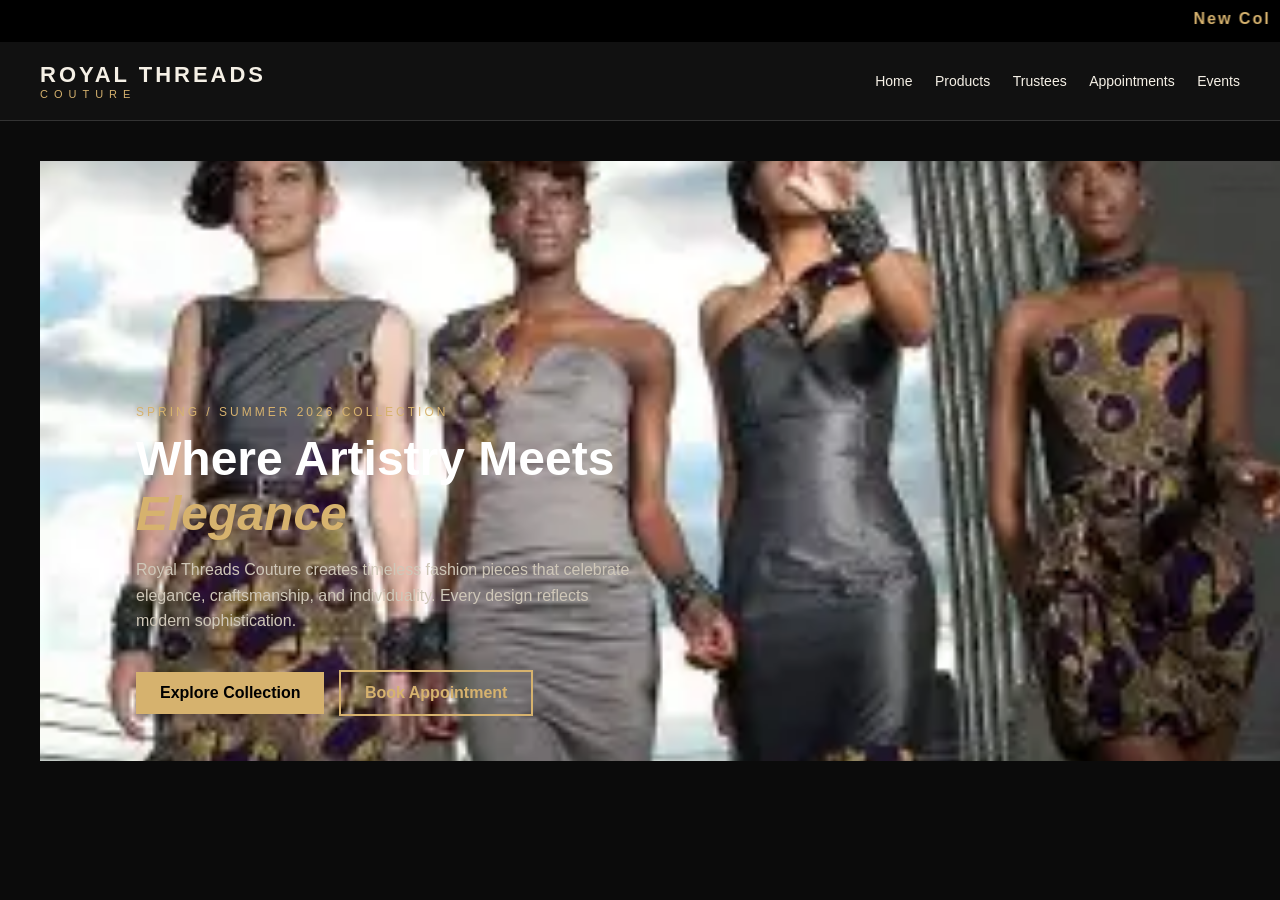
==== index.html @ c8d893f3 "Add files via upload" ====
<!DOCTYPE html>
<html>
<head>
<title>Royal Threads Fashion House</title>
<link rel="stylesheet" href="style.css">
</head>

<body>

<!-- Top Scrolling Announcement -->
<div class="topbar">
<marquee>
New Collection Launch – Spring/Summer 2026 • Book Your Styling Appointment Today • Royal Threads Fashion Week Coming Soon
</marquee>
</div>

<!-- Header Section -->
<header class="header">

<div class="logo">
<h1>ROYAL THREADS</h1>
<p>COUTURE</p>
</div>

<nav class="nav">
<a href="index.html">Home</a>
<a href="products.html">Products</a>
<a href="trustees.html">Trustees</a>
<a href="appointments.html">Appointments</a>
<a href="events.html">Events</a>
</nav>

</header>

<!-- Hero Section -->
<section class="hero">

<img src="fashion.jpg" alt="Fashion Collection">

<div class="hero-text">

<p class="small-title">SPRING / SUMMER 2026 COLLECTION</p>

<h2>Where Artistry Meets <span>Elegance</span></h2>

<p class="desc">
Royal Threads Couture creates timeless fashion pieces that celebrate elegance,
craftsmanship, and individuality. Every design reflects modern sophistication.
</p>

<a class="btn" href="products.html">Explore Collection</a>

<a class="btn outline" href="appointments.html">Book Appointment</a>

</div>

</section>
</body>
</html>
---- style.css ----
body{
margin:0;
font-family:Arial, sans-serif;
background:#0b0b0b;
color:#f5f0e6;
}

.topbar{
background:#000;
color:#d6b26e;
padding:10px;
font-weight:bold;
letter-spacing:2px;
}

.header{
display:flex;
justify-content:space-between;
align-items:center;
padding:20px 40px;
background:#111;
border-bottom:1px solid #333;
}

.logo h1{
margin:0;
font-size:22px;
letter-spacing:3px;
}

.logo p{
margin:0;
color:#d6b26e;
letter-spacing:6px;
font-size:11px;
}

.nav a{
color:#f5f0e6;
text-decoration:none;
margin-left:18px;
font-size:14px;
}

.nav a:hover{
color:#d6b26e;
}

.hero{
display:flex;
padding:40px;
align-items:center;
gap:30px;
}

.hero-text{
width:50%;
}

.small-title{
color:#d6b26e;
letter-spacing:3px;
font-size:12px;
}

.hero-text h2{
font-size:50px;
margin:10px 0;
}

.hero-text span{
color:#d6b26e;
font-style:italic;
}

.desc{
color:#cfc7b8;
line-height:1.6;
}

.buttons{
margin-top:25px;
}

.btn{
display:inline-block;
padding:14px 24px;
background:#d6b26e;
color:#000;
text-decoration:none;
margin-right:10px;
font-weight:bold;
}

.btn.outline{
background:transparent;
border:2px solid #d6b26e;
color:#d6b26e;
}

.hero-image img{
width:90%;
border-radius:6px;
}
.hero{
position:relative;
width:100%;
height:600px;
overflow:hidden;
}

.hero img{
width:100%;
height:600px;
object-fit:cover;
}

.hero-text{
position:absolute;
top:40%;
left:10%;
color:white;
max-width:500px;
}

.hero-text h2{
font-size:48px;
margin:10px 0;
}

.hero-text span{
color:#d6b26e;
font-style:italic;
}

.btn{
display:inline-block;
margin-top:20px;
margin-right:10px;
padding:12px 24px;
background:#d6b26e;
color:black;
text-decoration:none;
font-weight:bold;
}

.btn.outline{
background:transparent;
border:2px solid #d6b26e;
color:#d6b26e;
}
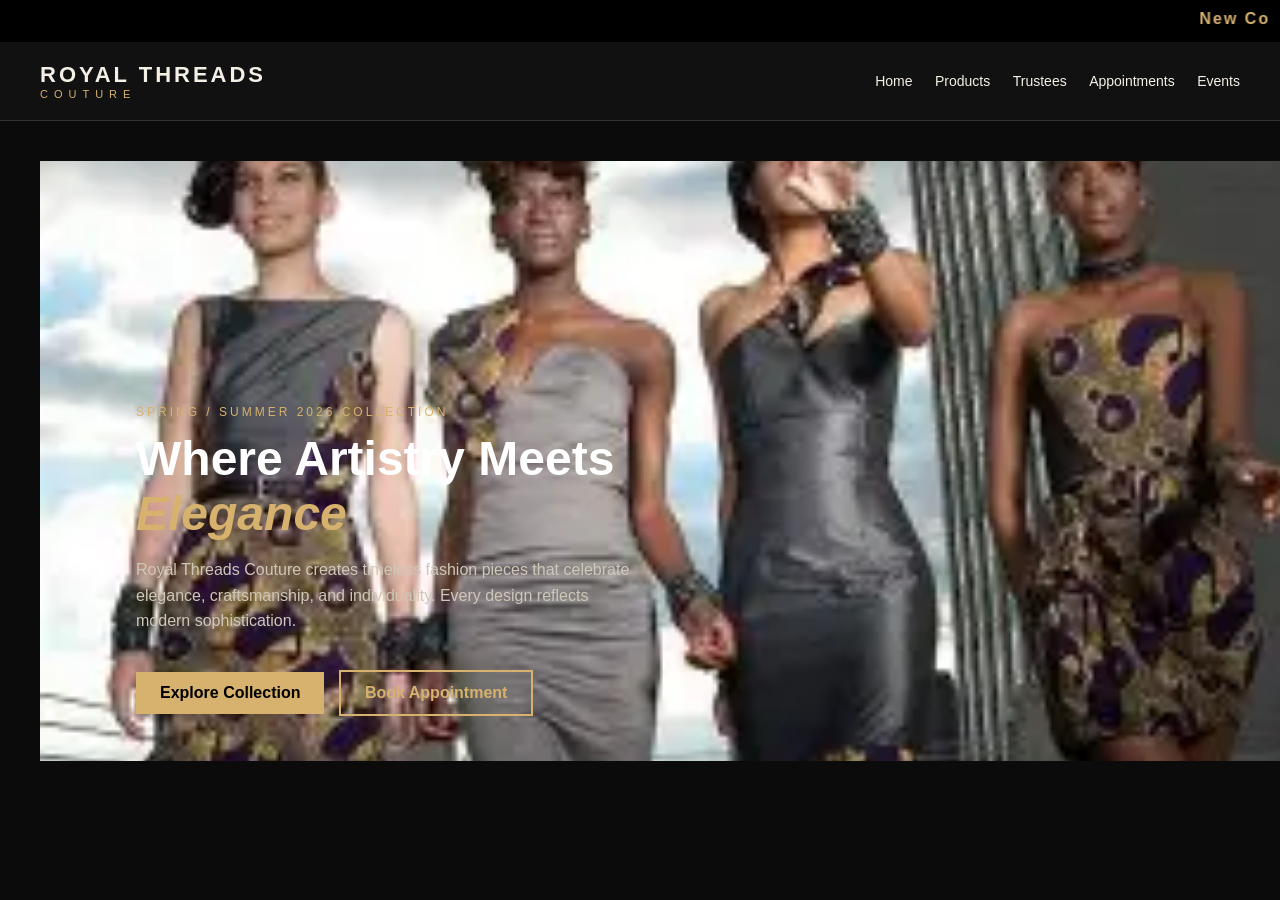
==== commit f8acdd97: "Update index.html" ====
--- a/index.html
+++ b/index.html
@@ -4,7 +4,7 @@
 <title>Royal Threads Fashion House</title>
 <link rel="stylesheet" href="style.css">
 </head>
-
+<script src="script.js"></script>
 <body>
 
 <!-- Top Scrolling Announcement -->
@@ -56,4 +56,5 @@
 
 </section>
 </body>
-</html>+
+</html>
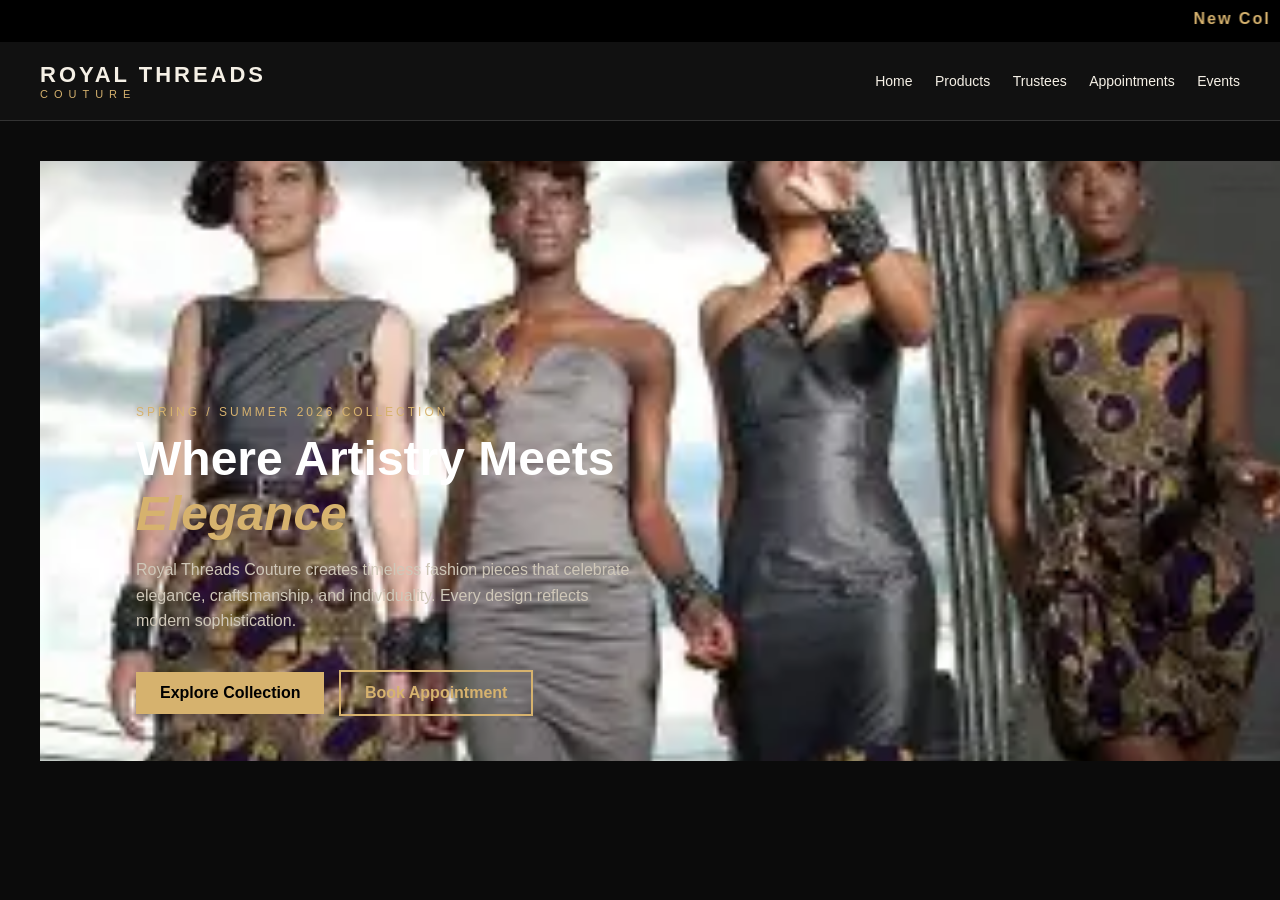
==== commit b1e1a55a: "Update index.html" ====
--- a/index.html
+++ b/index.html
@@ -4,7 +4,7 @@
 <title>Royal Threads Fashion House</title>
 <link rel="stylesheet" href="style.css">
 </head>
-<script src="script.js"></script>
+
 <body>
 
 <!-- Top Scrolling Announcement -->
@@ -55,6 +55,8 @@
 </div>
 
 </section>
+  <script src="script.js"></script>
 </body>
 
 </html>
+
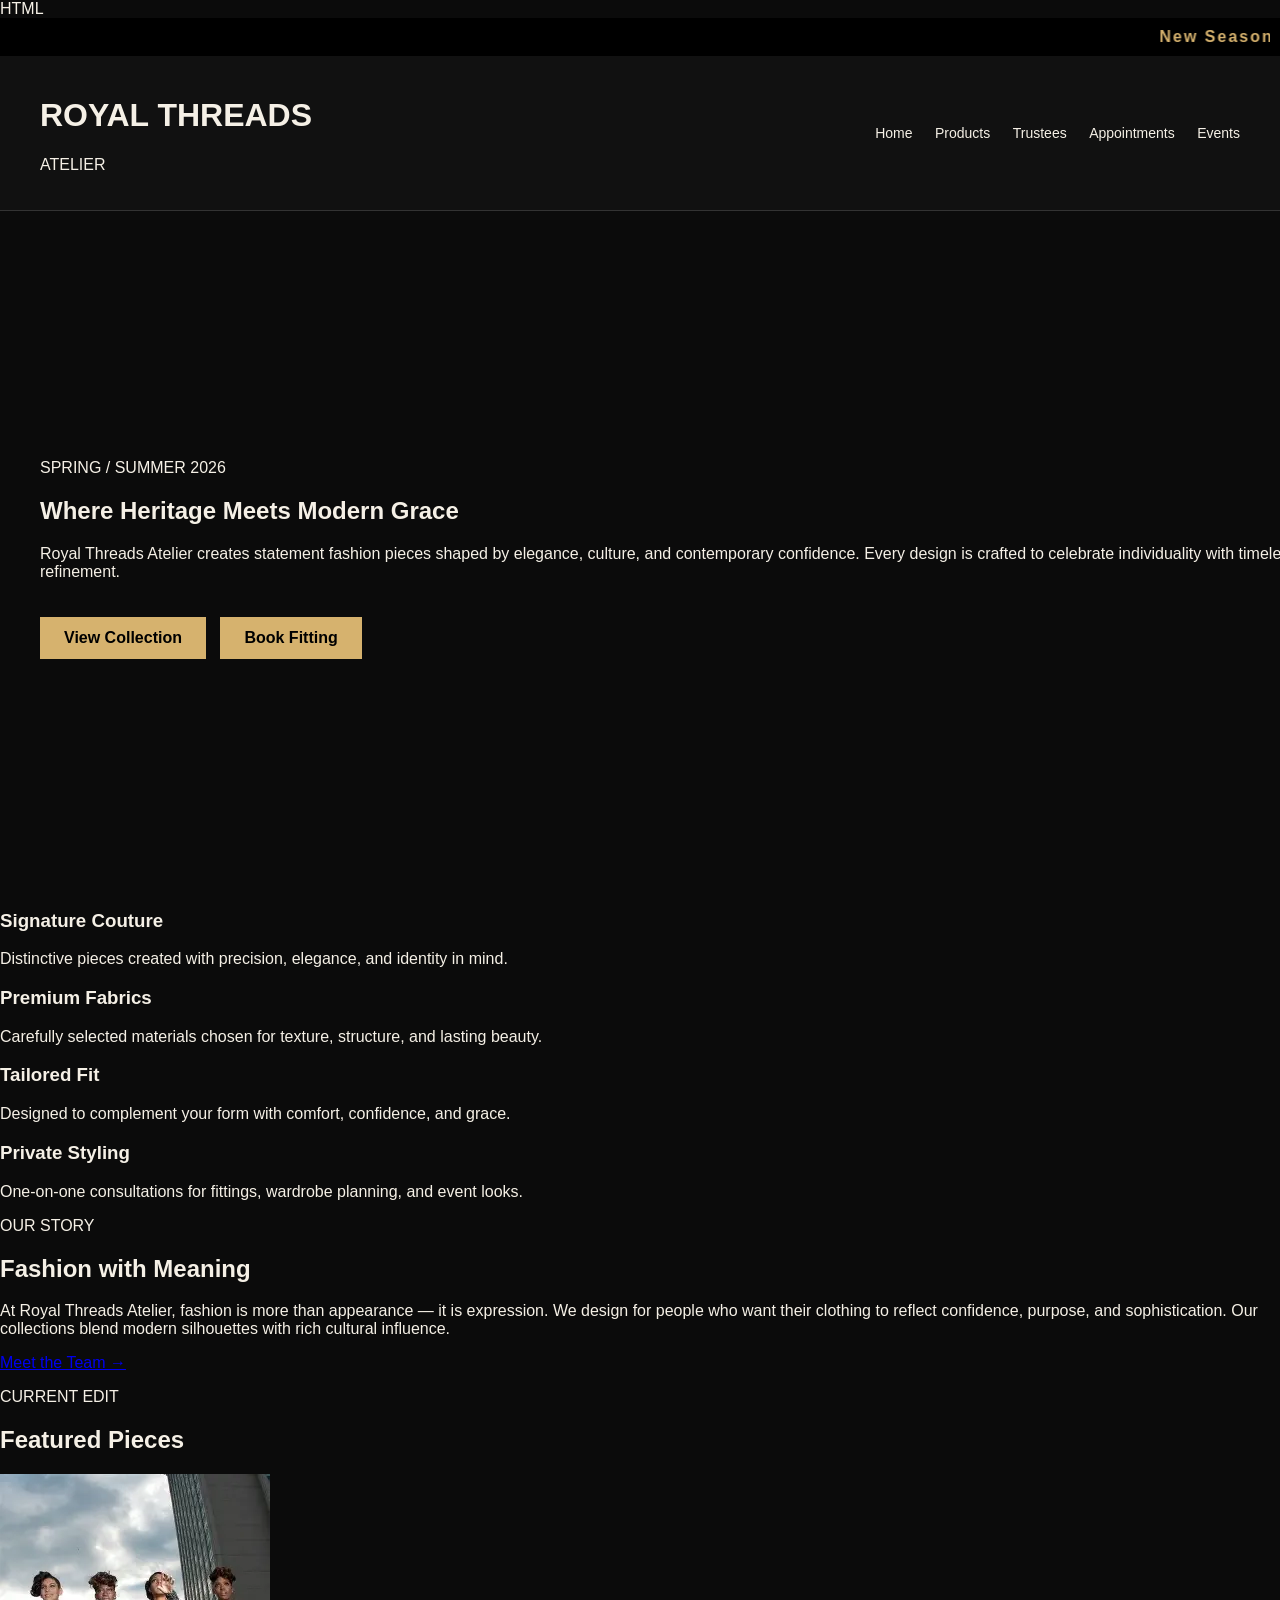
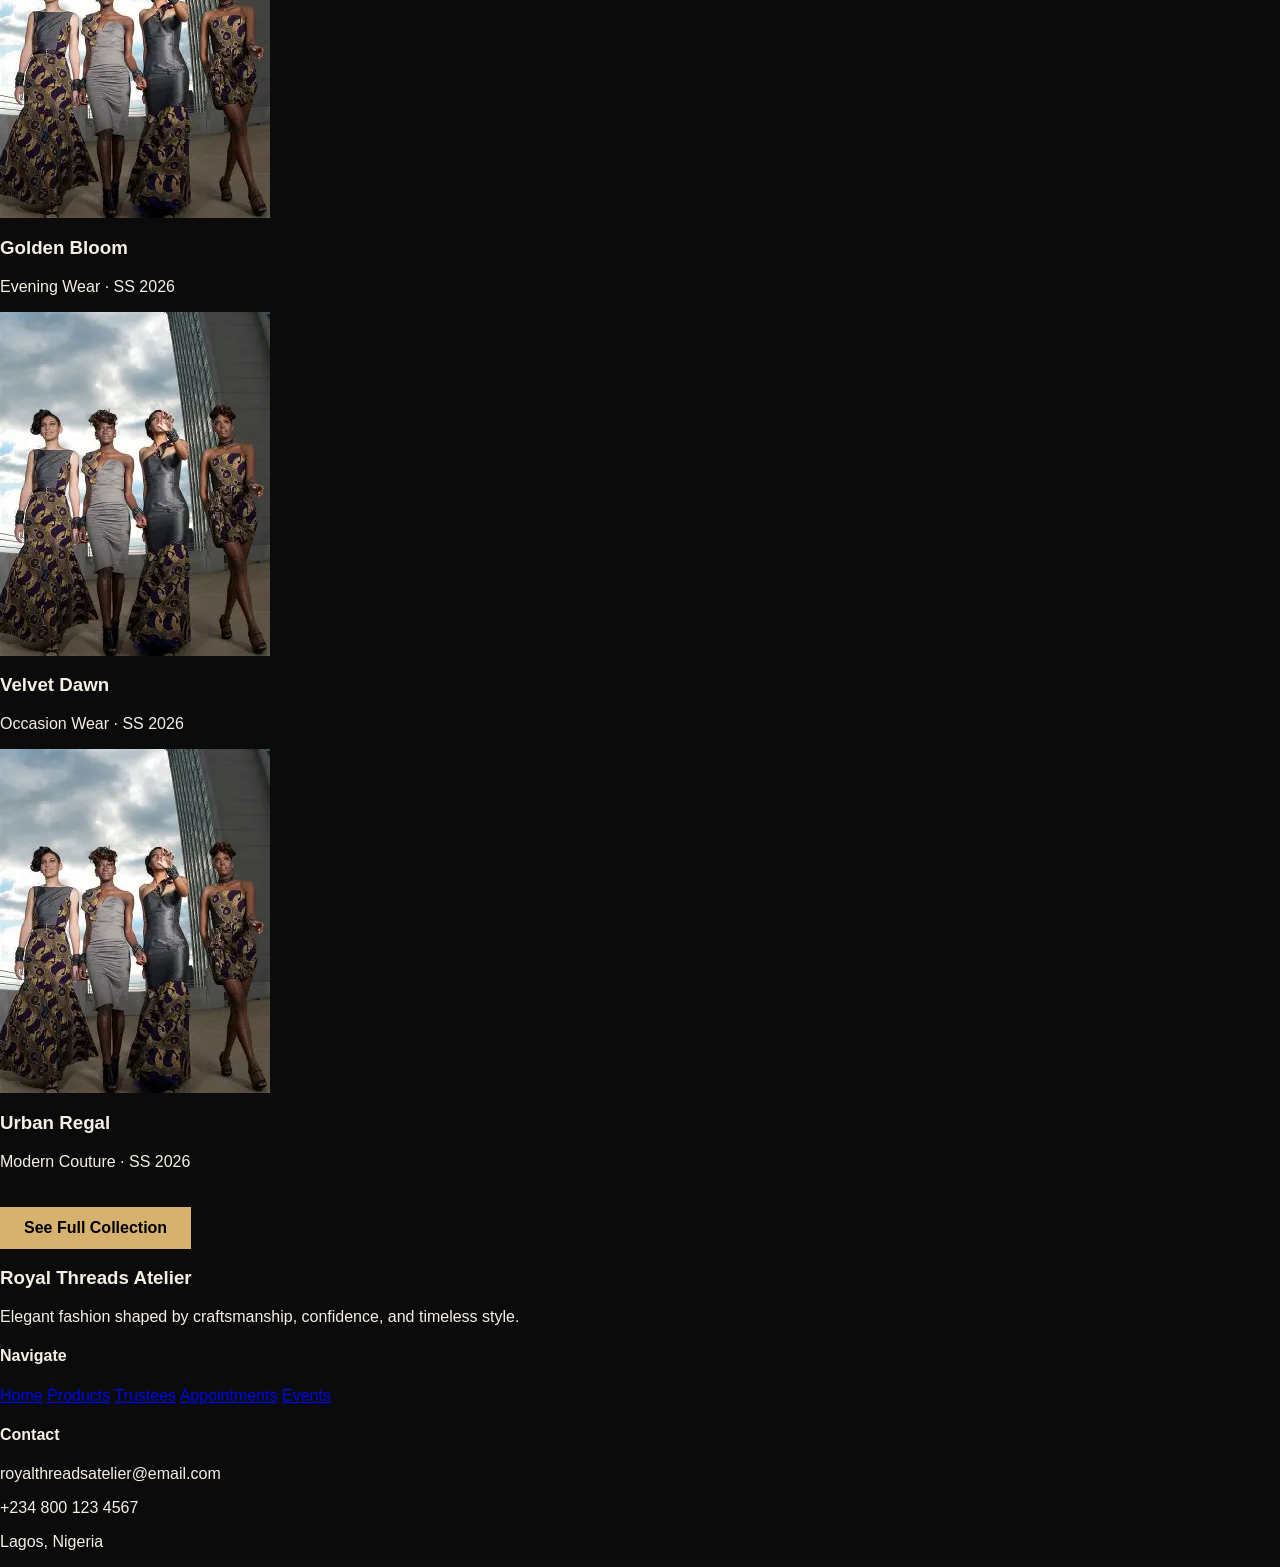
==== commit c9f088f5: "Update index.html" ====
--- a/index.html
+++ b/index.html
@@ -1,62 +1,143 @@
+HTML
 <!DOCTYPE html>
-<html>
+<html lang="en">
 <head>
-<title>Royal Threads Fashion House</title>
-<link rel="stylesheet" href="style.css">
+  <meta charset="UTF-8" />
+  <meta name="viewport" content="width=device-width, initial-scale=1.0" />
+  <title>Royal Threads Atelier</title>
+  <link rel="stylesheet" href="style.css" />
 </head>
-
 <body>
 
-<!-- Top Scrolling Announcement -->
-<div class="topbar">
-<marquee>
-New Collection Launch – Spring/Summer 2026 • Book Your Styling Appointment Today • Royal Threads Fashion Week Coming Soon
-</marquee>
-</div>
+  <div class="topbar">
+    <marquee behavior="scroll" direction="left" scrollamount="6">
+      New Season Arrival — Spring / Summer 2026 • Bespoke fittings now open • Limited couture slots available • Upcoming showcase in Lagos •
+    </marquee>
+  </div>
 
-<!-- Header Section -->
-<header class="header">
+  <header class="header">
+    <div class="brand">
+      <h1>ROYAL THREADS</h1>
+      <p>ATELIER</p>
+    </div>
 
-<div class="logo">
-<h1>ROYAL THREADS</h1>
-<p>COUTURE</p>
-</div>
+    <nav class="nav">
+      <a href="index.html">Home</a>
+      <a href="products.html">Products</a>
+      <a href="trustees.html">Trustees</a>
+      <a href="appointments.html">Appointments</a>
+      <a href="events.html">Events</a>
+    </nav>
+  </header>
 
-<nav class="nav">
-<a href="index.html">Home</a>
-<a href="products.html">Products</a>
-<a href="trustees.html">Trustees</a>
-<a href="appointments.html">Appointments</a>
-<a href="events.html">Events</a>
-</nav>
+  <section class="hero">
+    <div class="hero-overlay">
+      <p class="season-tag">SPRING / SUMMER 2026</p>
+      <h2>Where Heritage Meets <span>Modern Grace</span></h2>
+      <p class="hero-desc">
+        Royal Threads Atelier creates statement fashion pieces shaped by elegance,
+        culture, and contemporary confidence. Every design is crafted to celebrate
+        individuality with timeless refinement.
+      </p>
 
-</header>
+      <div class="hero-buttons">
+        <a href="products.html" class="btn primary">View Collection</a>
+        <a href="appointments.html" class="btn secondary">Book Fitting</a>
+      </div>
+    </div>
+  </section>
 
-<!-- Hero Section -->
-<section class="hero">
+  <section class="features">
+    <div class="feature-card">
+      <h3>Signature Couture</h3>
+      <p>Distinctive pieces created with precision, elegance, and identity in mind.</p>
+    </div>
 
-<img src="fashion.jpg" alt="Fashion Collection">
+    <div class="feature-card">
+      <h3>Premium Fabrics</h3>
+      <p>Carefully selected materials chosen for texture, structure, and lasting beauty.</p>
+    </div>
 
-<div class="hero-text">
+    <div class="feature-card">
+      <h3>Tailored Fit</h3>
+      <p>Designed to complement your form with comfort, confidence, and grace.</p>
+    </div>
 
-<p class="small-title">SPRING / SUMMER 2026 COLLECTION</p>
+    <div class="feature-card">
+      <h3>Private Styling</h3>
+      <p>One-on-one consultations for fittings, wardrobe planning, and event looks.</p>
+    </div>
+  </section>
 
-<h2>Where Artistry Meets <span>Elegance</span></h2>
+  <section class="story-section">
+    <div class="story-text">
+      <p class="section-label">OUR STORY</p>
+      <h2>Fashion with Meaning</h2>
+      <p>
+        At Royal Threads Atelier, fashion is more than appearance — it is expression.
+        We design for people who want their clothing to reflect confidence, purpose,
+        and sophistication. Our collections blend modern silhouettes with rich cultural influence.
+      </p>
+      <a href="trustees.html" class="text-link">Meet the Team →</a>
+    </div>
+  </section>
 
-<p class="desc">
-Royal Threads Couture creates timeless fashion pieces that celebrate elegance,
-craftsmanship, and individuality. Every design reflects modern sophistication.
-</p>
+  <section class="collection-preview">
+    <div class="section-head">
+      <p class="section-label">CURRENT EDIT</p>
+      <h2>Featured Pieces</h2>
+    </div>
 
-<a class="btn" href="products.html">Explore Collection</a>
+    <div class="collection-grid">
+      <div class="collection-card">
+        <img src="fashion.jpg" alt="Royal Threads featured look">
+        <h3>Golden Bloom</h3>
+        <p>Evening Wear · SS 2026</p>
+      </div>
 
-<a class="btn outline" href="appointments.html">Book Appointment</a>
+      <div class="collection-card">
+        <img src="fashion.jpg" alt="Royal Threads featured look">
+        <h3>Velvet Dawn</h3>
+        <p>Occasion Wear · SS 2026</p>
+      </div>
 
-</div>
+      <div class="collection-card">
+        <img src="fashion.jpg" alt="Royal Threads featured look">
+        <h3>Urban Regal</h3>
+        <p>Modern Couture · SS 2026</p>
+      </div>
+    </div>
 
-</section>
+    <div class="center-btn">
+      <a href="products.html" class="btn primary">See Full Collection</a>
+    </div>
+  </section>
+
+  <footer class="footer">
+    <div class="footer-brand">
+      <h3>Royal Threads Atelier</h3>
+      <p>
+        Elegant fashion shaped by craftsmanship, confidence, and timeless style.
+      </p>
+    </div>
+
+    <div class="footer-links">
+      <h4>Navigate</h4>
+      <a href="index.html">Home</a>
+      <a href="products.html">Products</a>
+      <a href="trustees.html">Trustees</a>
+      <a href="appointments.html">Appointments</a>
+      <a href="events.html">Events</a>
+    </div>
+
+    <div class="footer-contact">
+      <h4>Contact</h4>
+      <p>royalthreadsatelier@email.com</p>
+      <p>+234 800 123 4567</p>
+      <p>Lagos, Nigeria</p>
+    </div>
+  </footer>
+
   <script src="script.js"></script>
 </body>
-
 </html>
-
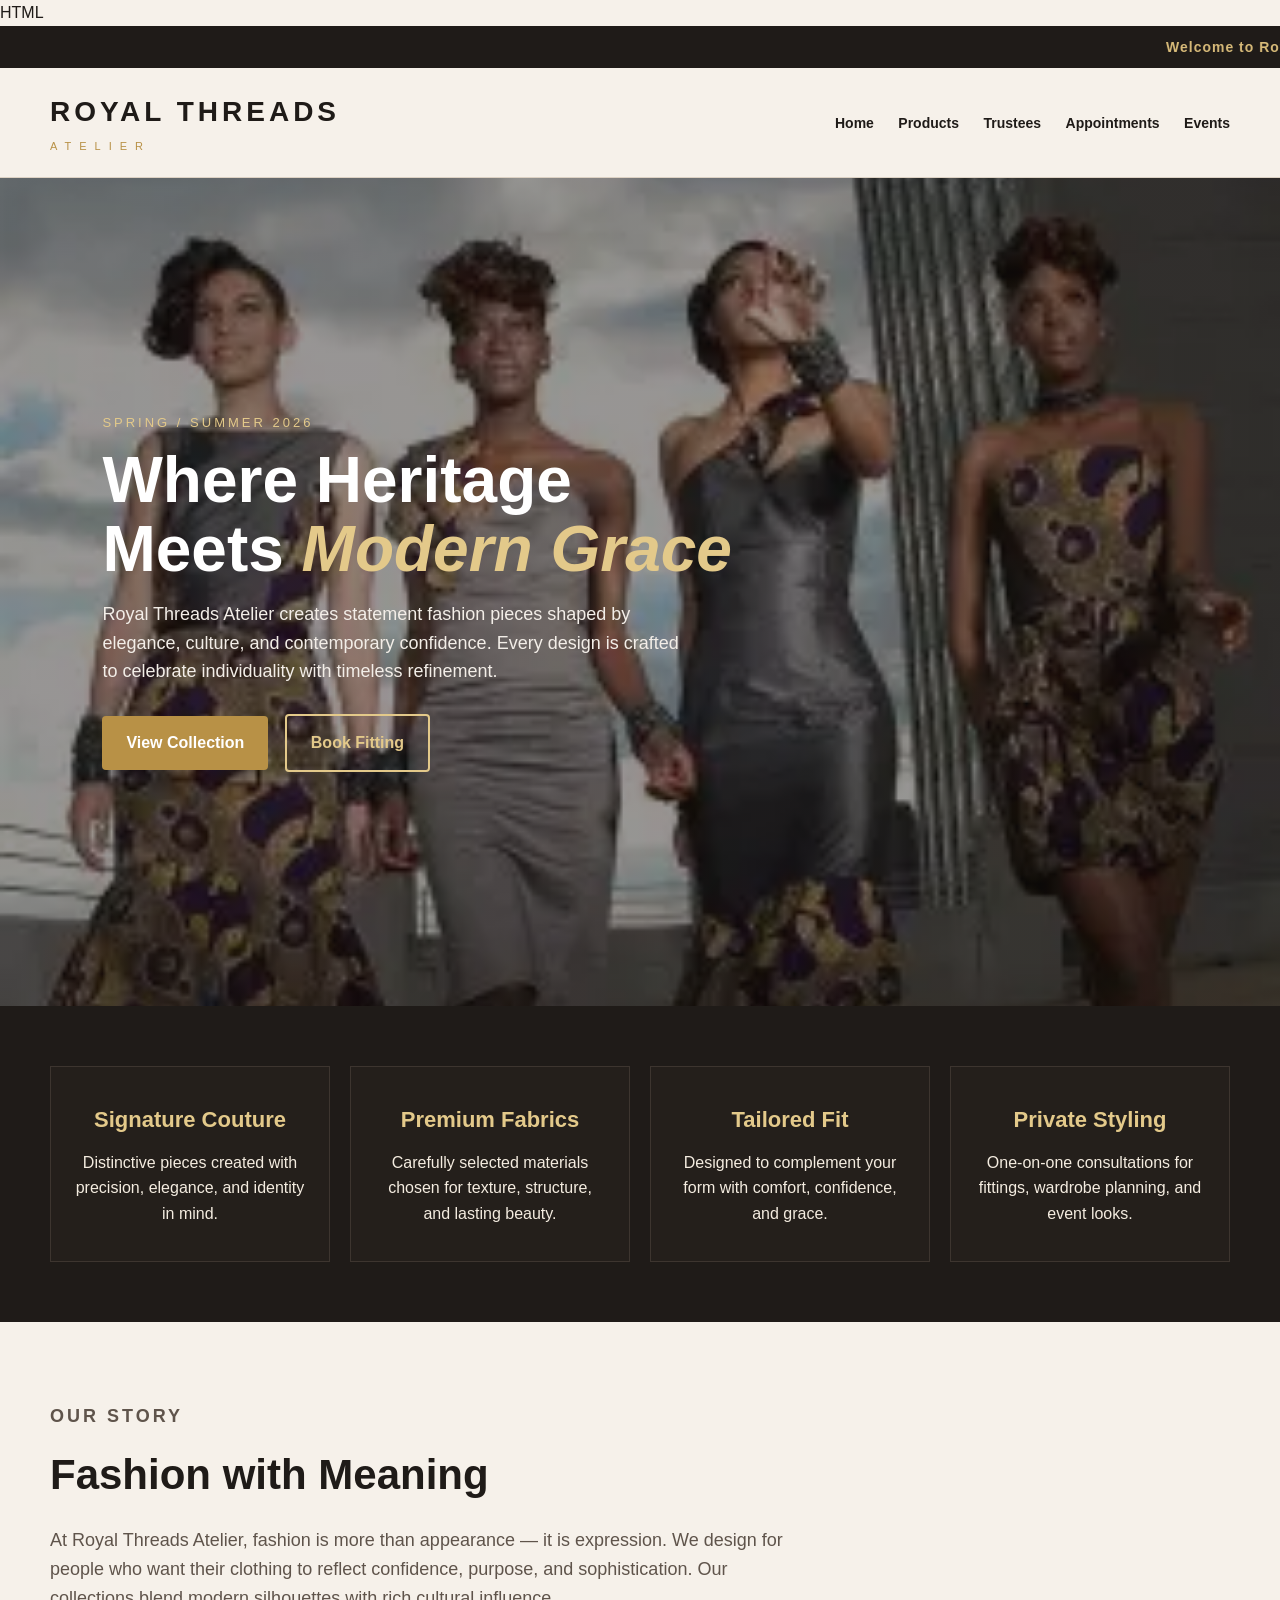
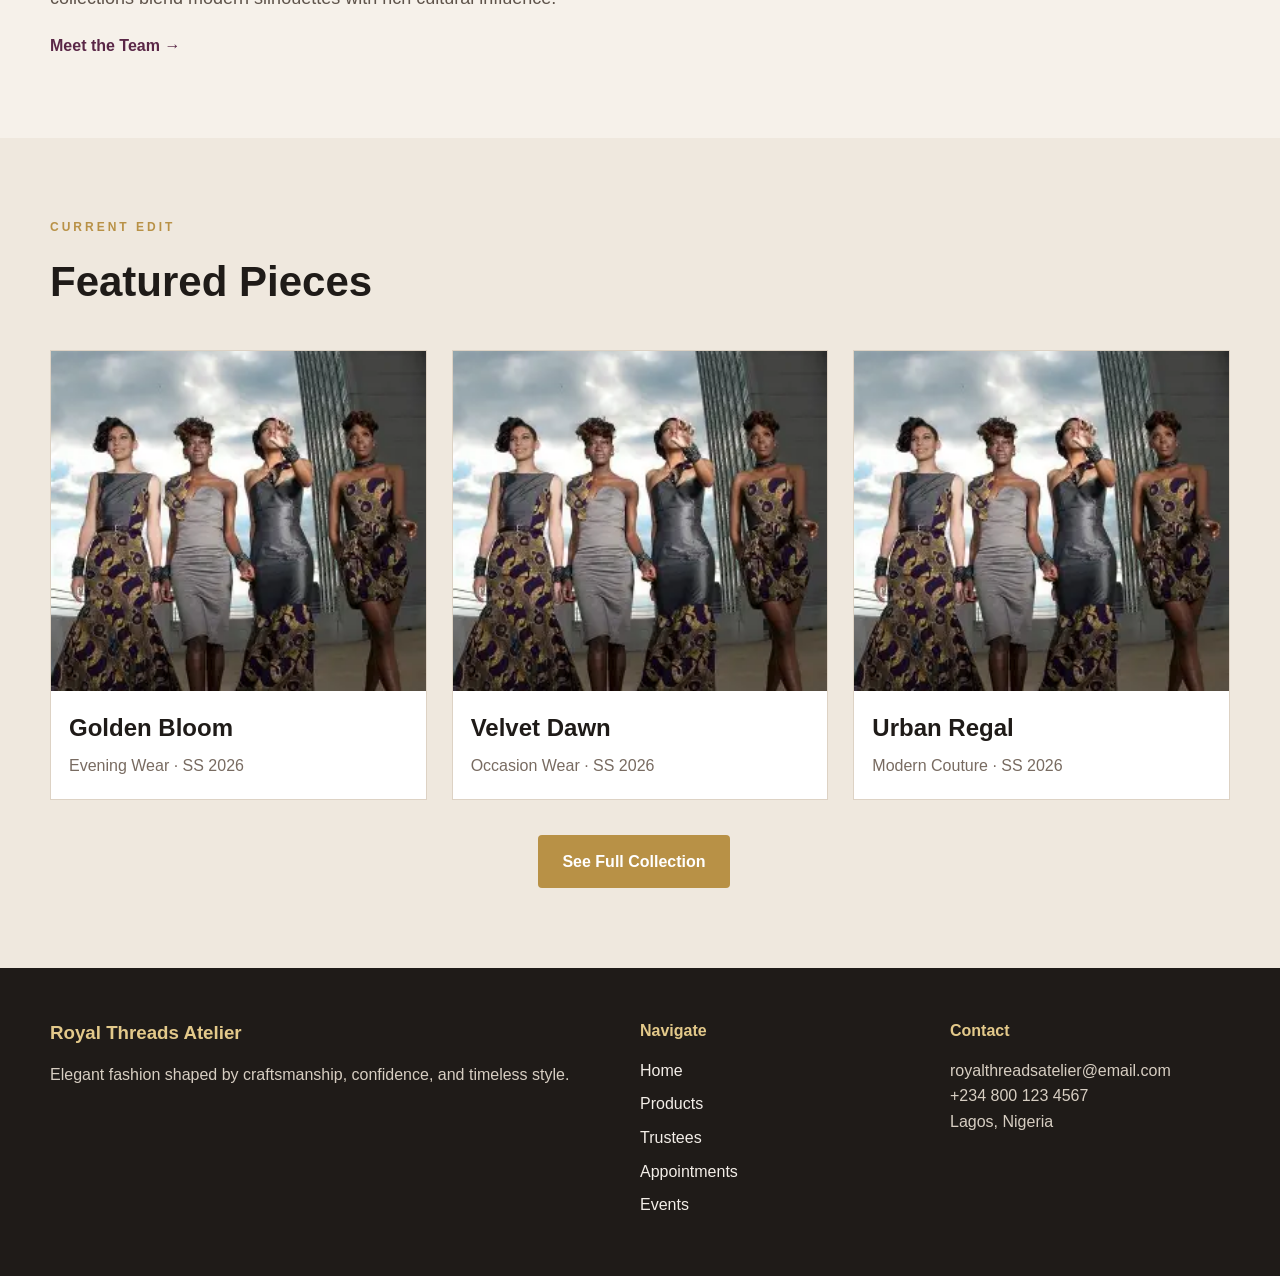
==== commit d9a62c70: "Update index.html" ====
--- a/index.html
+++ b/index.html
@@ -10,10 +10,10 @@
 <body>
 
   <div class="topbar">
-    <marquee behavior="scroll" direction="left" scrollamount="6">
-      New Season Arrival — Spring / Summer 2026 • Bespoke fittings now open • Limited couture slots available • Upcoming showcase in Lagos •
-    </marquee>
-  </div>
+<marquee>
+Welcome to Royal Threads Atelier — Discover timeless couture and elegant fashion pieces • Spring / Summer 2026 Collection Now Available
+</marquee>
+</div>
 
   <header class="header">
     <div class="brand">
@@ -141,3 +141,4 @@
   <script src="script.js"></script>
 </body>
 </html>
+
--- a/style.css
+++ b/style.css
@@ -1,151 +1,308 @@
+*{
+  margin:0;
+  padding:0;
+  box-sizing:border-box;
+}
+
 body{
-margin:0;
-font-family:Arial, sans-serif;
-background:#0b0b0b;
-color:#f5f0e6;
+  font-family: Arial, sans-serif;
+  background:#f6f1ea;
+  color:#1f1b18;
+  line-height:1.6;
 }
 
 .topbar{
-background:#000;
-color:#d6b26e;
-padding:10px;
-font-weight:bold;
-letter-spacing:2px;
+  background:#1f1b18;
+  color:#d9bc7a;
+  padding:10px 0;
+  font-size:14px;
+  letter-spacing:1px;
+  font-weight:bold;
 }
 
 .header{
-display:flex;
-justify-content:space-between;
-align-items:center;
-padding:20px 40px;
-background:#111;
-border-bottom:1px solid #333;
-}
-
-.logo h1{
-margin:0;
-font-size:22px;
-letter-spacing:3px;
-}
-
-.logo p{
-margin:0;
-color:#d6b26e;
-letter-spacing:6px;
-font-size:11px;
+  display:flex;
+  justify-content:space-between;
+  align-items:center;
+  padding:22px 50px;
+  background:#f6f1ea;
+  border-bottom:1px solid #ddd2c4;
+  position:sticky;
+  top:0;
+  z-index:1000;
+}
+
+.brand h1{
+  font-size:28px;
+  letter-spacing:4px;
+  color:#1f1b18;
+}
+
+.brand p{
+  color:#b89146;
+  letter-spacing:8px;
+  font-size:11px;
+  margin-top:3px;
 }
 
 .nav a{
-color:#f5f0e6;
-text-decoration:none;
-margin-left:18px;
-font-size:14px;
+  text-decoration:none;
+  color:#1f1b18;
+  margin-left:20px;
+  font-weight:bold;
+  font-size:14px;
 }
 
 .nav a:hover{
-color:#d6b26e;
+  color:#b89146;
 }
 
 .hero{
-display:flex;
-padding:40px;
-align-items:center;
-gap:30px;
-}
-
-.hero-text{
-width:50%;
-}
-
-.small-title{
-color:#d6b26e;
-letter-spacing:3px;
-font-size:12px;
-}
-
-.hero-text h2{
-font-size:50px;
-margin:10px 0;
-}
-
-.hero-text span{
-color:#d6b26e;
-font-style:italic;
-}
-
-.desc{
-color:#cfc7b8;
-line-height:1.6;
-}
-
-.buttons{
-margin-top:25px;
+  height:92vh;
+  background-image:
+    linear-gradient(rgba(25,20,18,0.45), rgba(25,20,18,0.45)),
+    url("fashion.jpg");
+  background-size:cover;
+  background-position:center;
+  display:flex;
+  align-items:center;
+}
+
+.hero-overlay{
+  margin-left:8%;
+  max-width:650px;
+  color:white;
+}
+
+.season-tag{
+  color:#e3c98a;
+  letter-spacing:3px;
+  font-size:13px;
+  margin-bottom:12px;
+}
+
+.hero h2{
+  font-size:64px;
+  line-height:1.08;
+  margin-bottom:16px;
+}
+
+.hero h2 span{
+  color:#e3c98a;
+  font-style:italic;
+}
+
+.hero-desc{
+  max-width:580px;
+  font-size:18px;
+  color:#f3eee8;
+  margin-bottom:28px;
+}
+
+.hero-buttons{
+  margin-top:10px;
 }
 
 .btn{
-display:inline-block;
-padding:14px 24px;
-background:#d6b26e;
-color:#000;
-text-decoration:none;
-margin-right:10px;
-font-weight:bold;
-}
-
-.btn.outline{
-background:transparent;
-border:2px solid #d6b26e;
-color:#d6b26e;
-}
-
-.hero-image img{
-width:90%;
-border-radius:6px;
-}
-.hero{
-position:relative;
-width:100%;
-height:600px;
-overflow:hidden;
-}
-
-.hero img{
-width:100%;
-height:600px;
-object-fit:cover;
-}
-
-.hero-text{
-position:absolute;
-top:40%;
-left:10%;
-color:white;
-max-width:500px;
-}
-
-.hero-text h2{
-font-size:48px;
-margin:10px 0;
-}
-
-.hero-text span{
-color:#d6b26e;
-font-style:italic;
-}
-
-.btn{
-display:inline-block;
-margin-top:20px;
-margin-right:10px;
-padding:12px 24px;
-background:#d6b26e;
-color:black;
-text-decoration:none;
-font-weight:bold;
-}
-
-.btn.outline{
-background:transparent;
-border:2px solid #d6b26e;
-color:#d6b26e;
-}+  display:inline-block;
+  padding:14px 24px;
+  text-decoration:none;
+  border-radius:4px;
+  margin-right:12px;
+  font-weight:bold;
+  transition:0.3s ease;
+}
+
+.primary{
+  background:#b89146;
+  color:white;
+}
+
+.primary:hover{
+  background:#9d7938;
+}
+
+.secondary{
+  border:2px solid #e3c98a;
+  color:#e3c98a;
+  background:transparent;
+}
+
+.secondary:hover{
+  background:#e3c98a;
+  color:#1f1b18;
+}
+
+.features{
+  display:grid;
+  grid-template-columns:repeat(4, 1fr);
+  gap:20px;
+  padding:60px 50px;
+  background:#1f1b18;
+}
+
+.feature-card{
+  border:1px solid #3d352f;
+  background:#241f1b;
+  color:#f4ece0;
+  padding:35px 22px;
+  text-align:center;
+}
+
+.feature-card h3{
+  color:#e3c98a;
+  margin-bottom:12px;
+  font-size:22px;
+}
+
+.story-section{
+  padding:80px 50px;
+  background:#f6f1ea;
+}
+
+.story-text{
+  max-width:760px;
+}
+
+.section-label{
+  color:#b89146;
+  letter-spacing:3px;
+  font-size:12px;
+  margin-bottom:10px;
+  font-weight:bold;
+}
+
+.story-text h2,
+.section-head h2{
+  font-size:42px;
+  margin-bottom:18px;
+  color:#1f1b18;
+}
+
+.story-text p{
+  font-size:18px;
+  color:#5f544b;
+}
+
+.text-link{
+  display:inline-block;
+  margin-top:20px;
+  text-decoration:none;
+  color:#5a2747;
+  font-weight:bold;
+}
+
+.collection-preview{
+  padding:80px 50px;
+  background:#efe8de;
+}
+
+.section-head{
+  margin-bottom:35px;
+}
+
+.collection-grid{
+  display:grid;
+  grid-template-columns:repeat(3, 1fr);
+  gap:25px;
+}
+
+.collection-card{
+  background:white;
+  border:1px solid #ddd2c4;
+  overflow:hidden;
+}
+
+.collection-card img{
+  width:100%;
+  height:340px;
+  object-fit:cover;
+  display:block;
+}
+
+.collection-card h3{
+  padding:18px 18px 6px;
+  font-size:24px;
+  color:#1f1b18;
+}
+
+.collection-card p{
+  padding:0 18px 20px;
+  color:#786b61;
+}
+
+.center-btn{
+  text-align:center;
+  margin-top:35px;
+}
+
+.footer{
+  display:grid;
+  grid-template-columns:2fr 1fr 1fr;
+  gap:30px;
+  padding:50px;
+  background:#1f1b18;
+  color:#f3eee8;
+}
+
+.footer h3,
+.footer h4{
+  color:#e3c98a;
+  margin-bottom:14px;
+}
+
+.footer-links a{
+  display:block;
+  color:#f3eee8;
+  text-decoration:none;
+  margin-bottom:8px;
+}
+
+.footer-links a:hover{
+  color:#e3c98a;
+}
+
+.footer-contact p,
+.footer-brand p{
+  color:#d7cec2;
+}
+
+@media(max-width: 900px){
+  .header{
+    flex-direction:column;
+    gap:15px;
+    padding:20px;
+  }
+
+  .nav{
+    text-align:center;
+  }
+
+  .hero{
+    height:auto;
+    padding:90px 0;
+  }
+
+  .hero-overlay{
+    margin:0 20px;
+  }
+
+  .hero h2{
+    font-size:42px;
+  }
+
+  .features{
+    grid-template-columns:1fr 1fr;
+    padding:40px 20px;
+  }
+
+  .collection-grid{
+    grid-template-columns:1fr;
+  }
+
+  .footer{
+    grid-template-columns:1fr;
+    padding:40px 20px;
+  }
+}
+
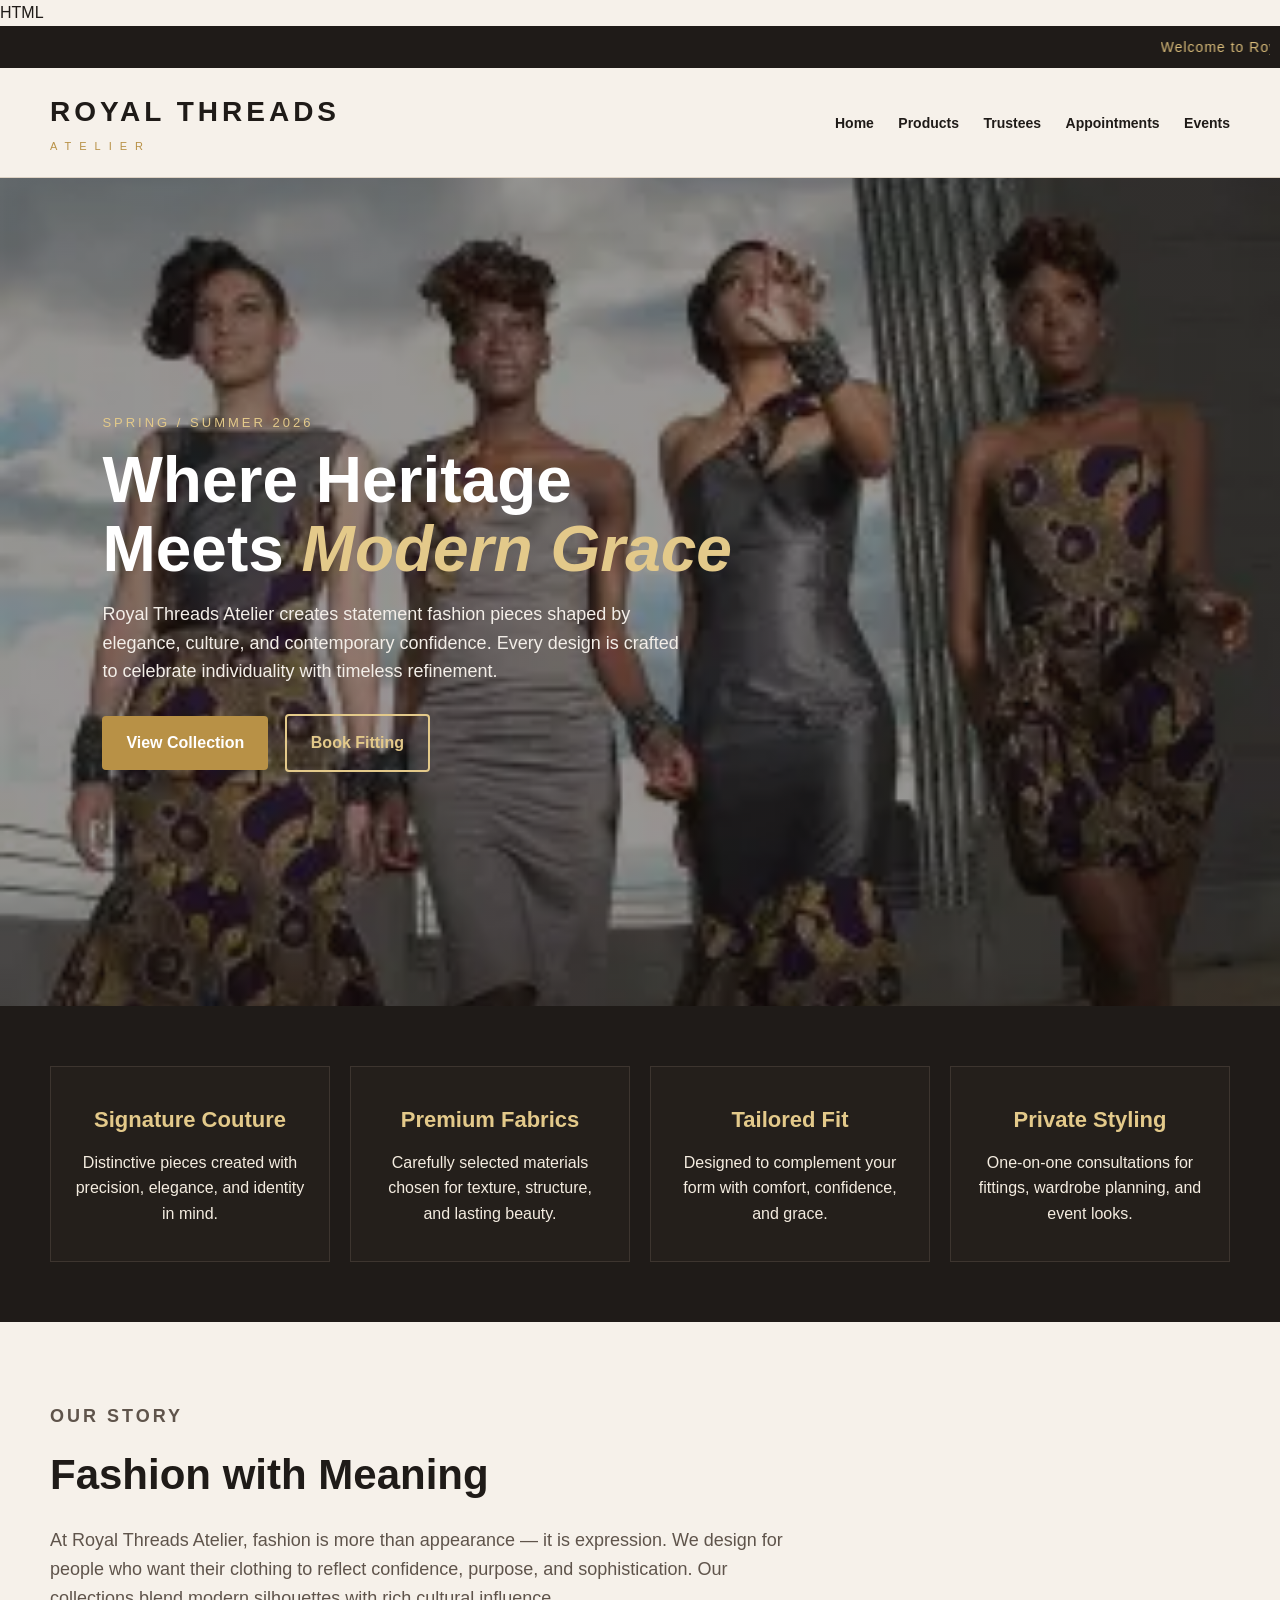
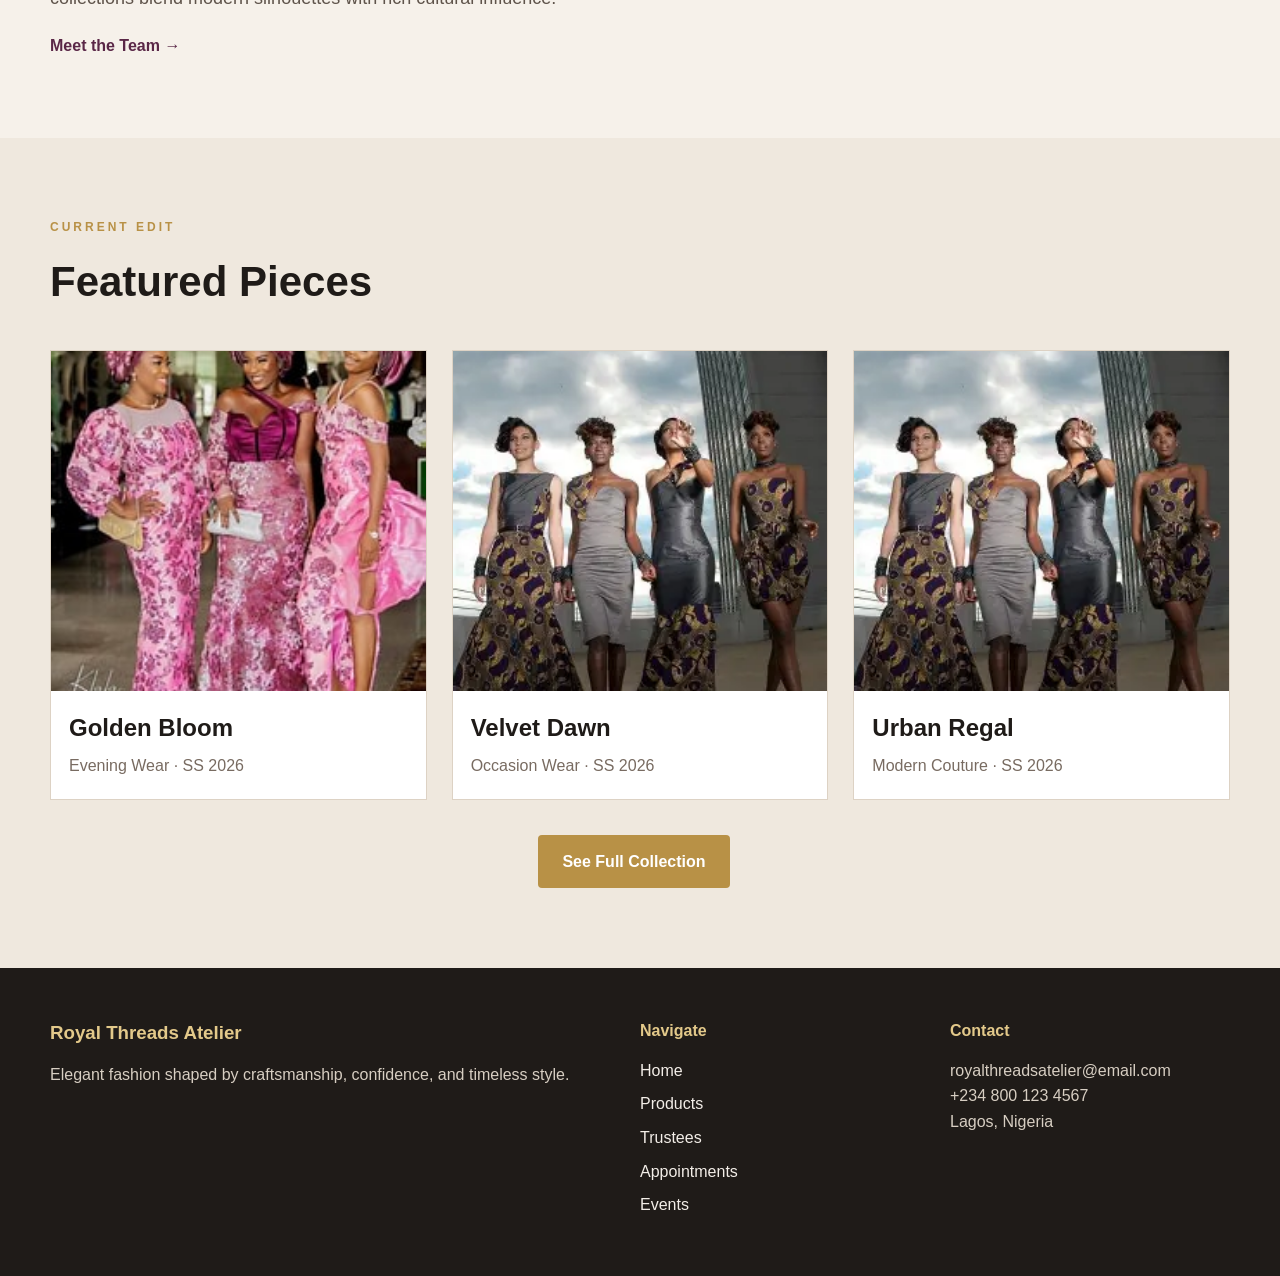
==== commit 4df82f90: "Update index.html" ====
--- a/index.html
+++ b/index.html
@@ -90,7 +90,7 @@
 
     <div class="collection-grid">
       <div class="collection-card">
-        <img src="fashion.jpg" alt="Royal Threads featured look">
+        <img src="fashion 2.jpg" alt="Royal Threads featured look">
         <h3>Golden Bloom</h3>
         <p>Evening Wear · SS 2026</p>
       </div>
@@ -142,3 +142,4 @@
 </body>
 </html>
 
+
--- a/style.css
+++ b/style.css
@@ -12,12 +12,12 @@
 }
 
 .topbar{
-  background:#1f1b18;
-  color:#d9bc7a;
-  padding:10px 0;
-  font-size:14px;
-  letter-spacing:1px;
-  font-weight:bold;
+background:#1f1b18;
+color:#d9bc7a;
+padding:10px;
+font-size:14px;
+letter-spacing:1px;
+text-align:center;
 }
 
 .header{
@@ -306,3 +306,4 @@
   }
 }
 
+
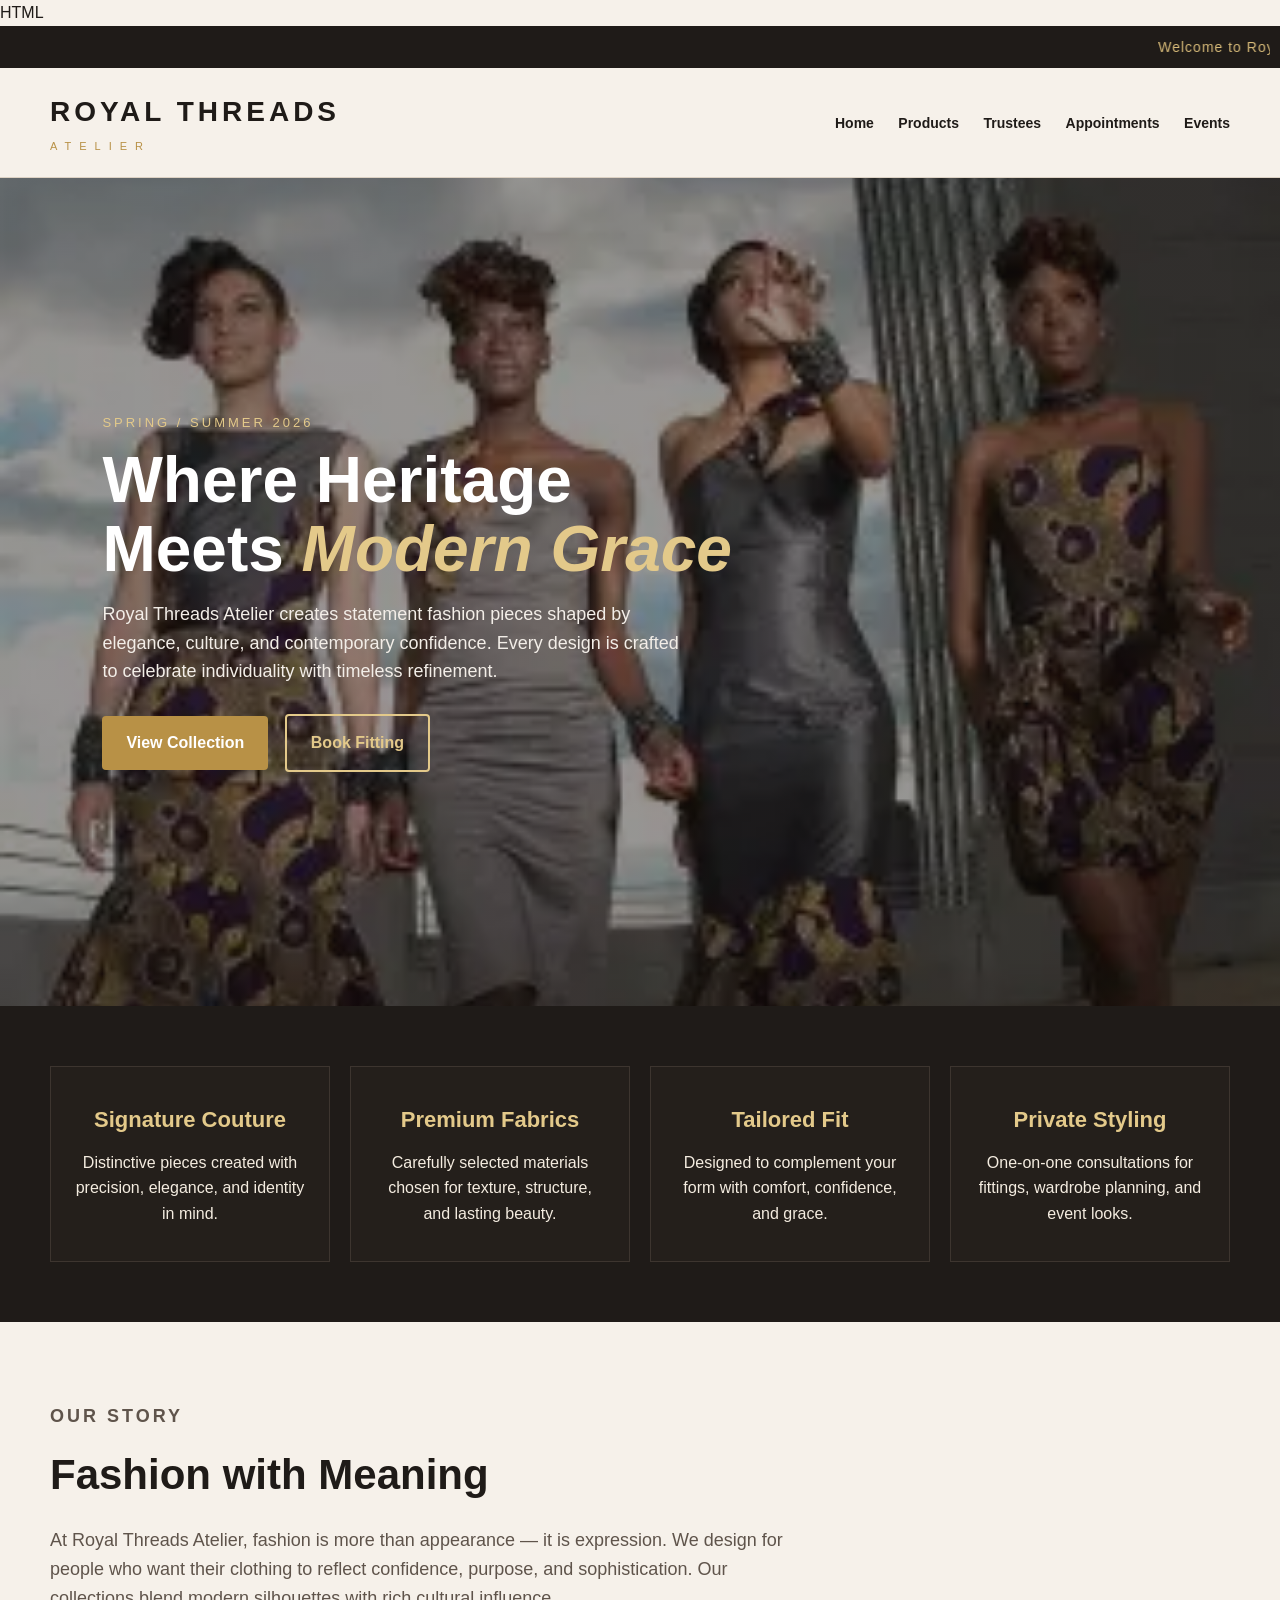
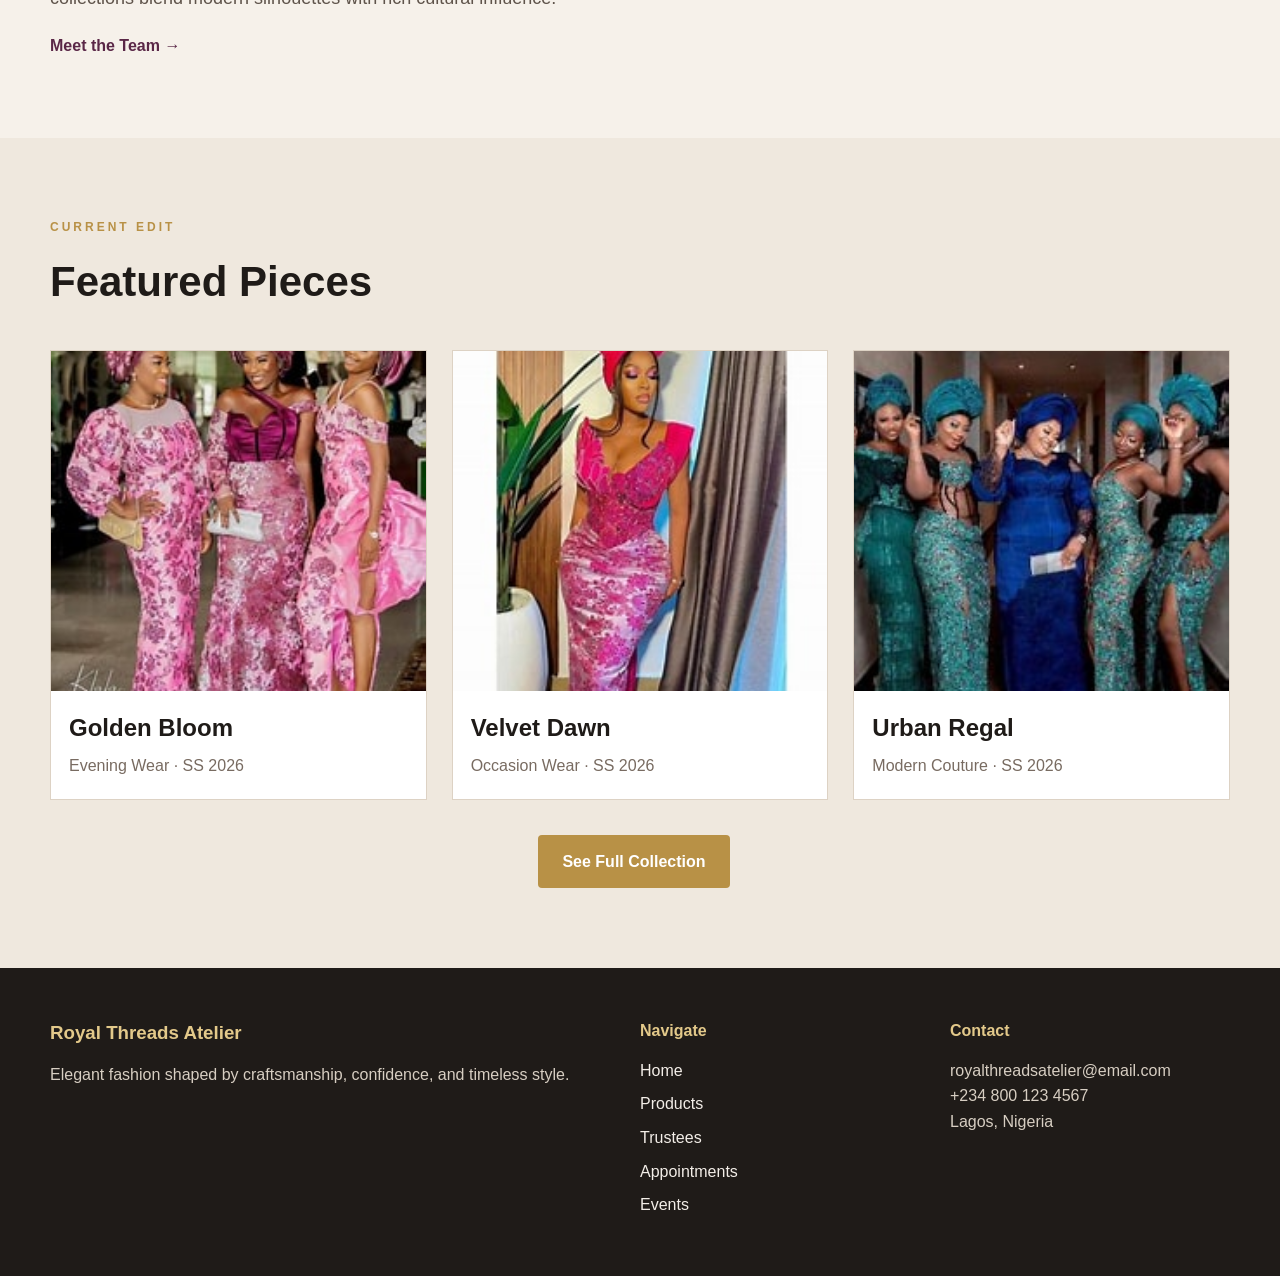
==== commit 36ff0062: "Update index.html" ====
--- a/index.html
+++ b/index.html
@@ -96,13 +96,13 @@
       </div>
 
       <div class="collection-card">
-        <img src="fashion.jpg" alt="Royal Threads featured look">
+        <img src="fashion 6.jpg" alt="Royal Threads featured look">
         <h3>Velvet Dawn</h3>
         <p>Occasion Wear · SS 2026</p>
       </div>
 
       <div class="collection-card">
-        <img src="fashion.jpg" alt="Royal Threads featured look">
+        <img src="fashion3.jpg" alt="Royal Threads featured look">
         <h3>Urban Regal</h3>
         <p>Modern Couture · SS 2026</p>
       </div>
@@ -143,3 +143,4 @@
 </html>
 
 
+
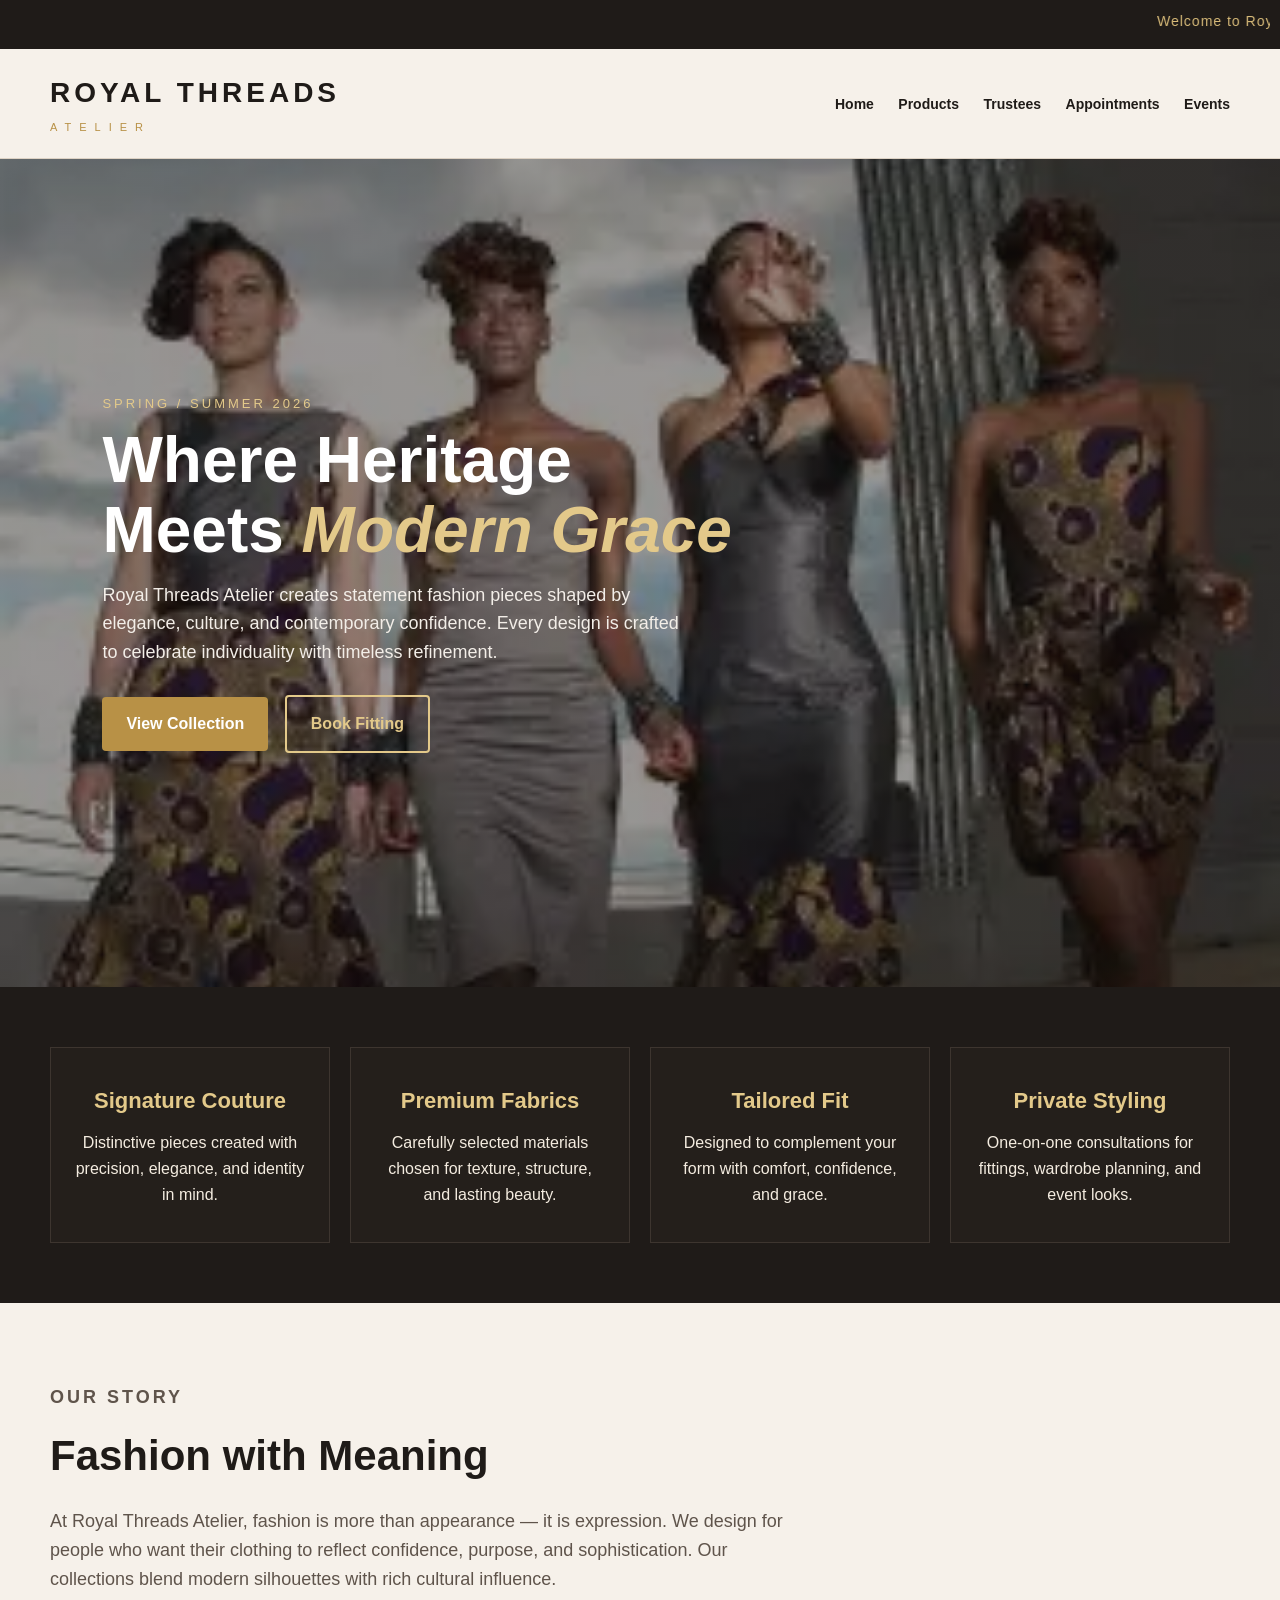
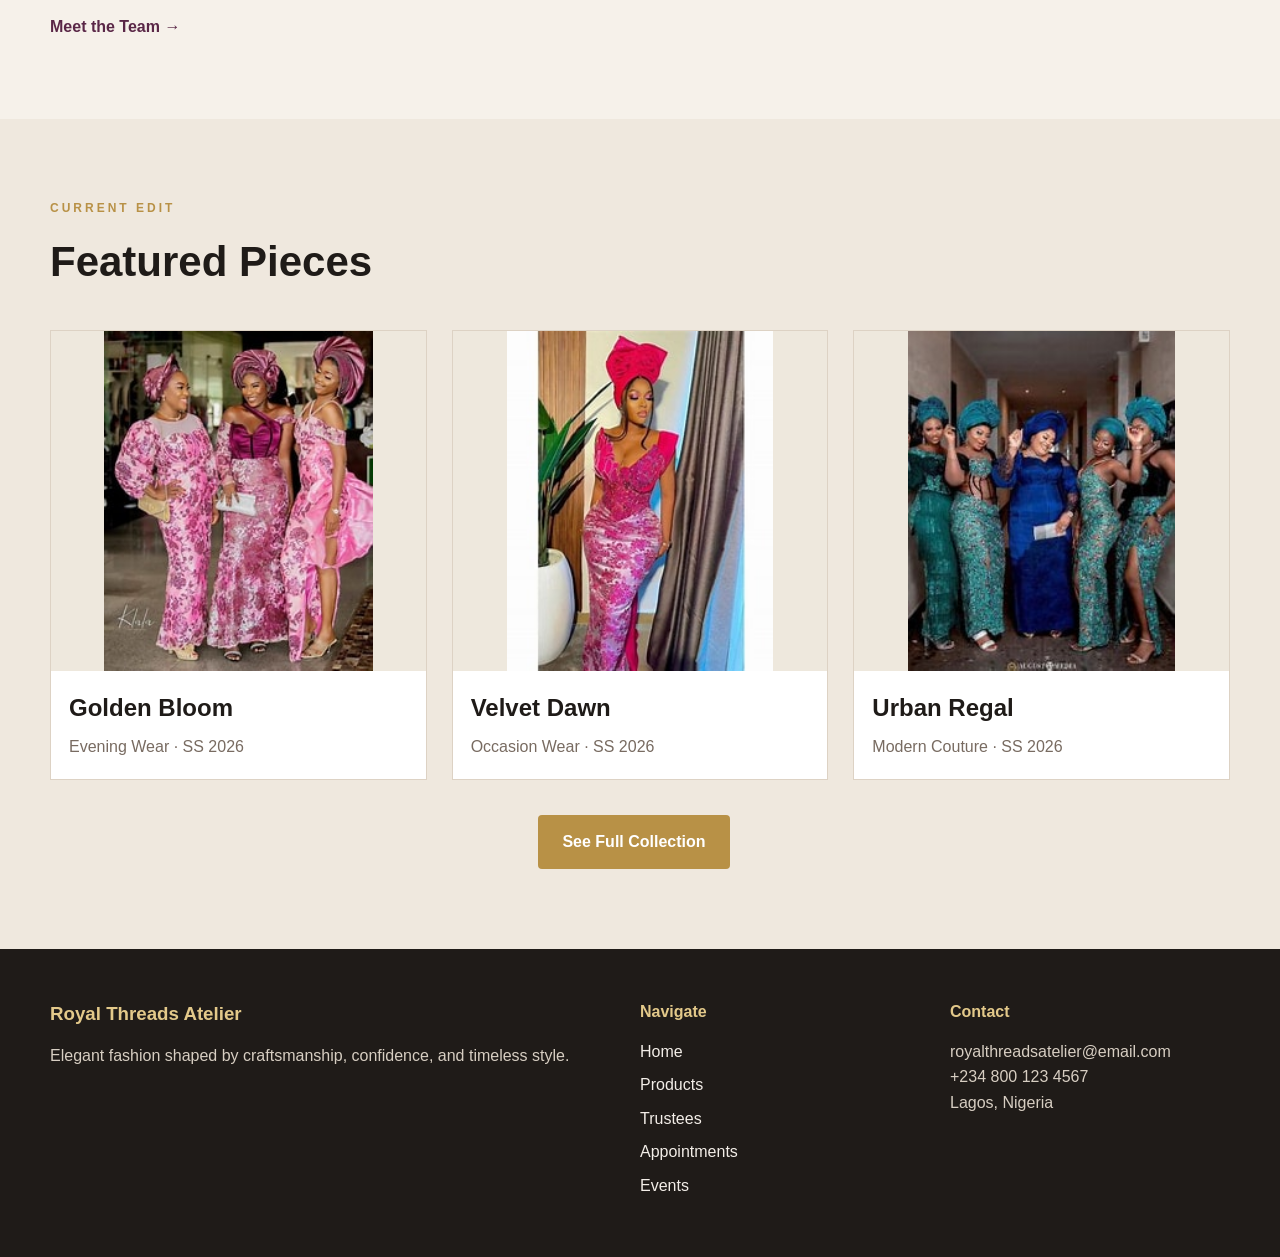
==== commit 88e6ae9e: "Update index.html" ====
--- a/index.html
+++ b/index.html
@@ -1,4 +1,3 @@
-HTML
 <!DOCTYPE html>
 <html lang="en">
 <head>
@@ -144,3 +143,4 @@
 
 
 
+
--- a/style.css
+++ b/style.css
@@ -216,7 +216,8 @@
 .collection-card img{
   width:100%;
   height:340px;
-  object-fit:cover;
+  object-fit:contain;
+  background:#eee8dd;
   display:block;
 }
 
@@ -307,3 +308,4 @@
 }
 
 
+
